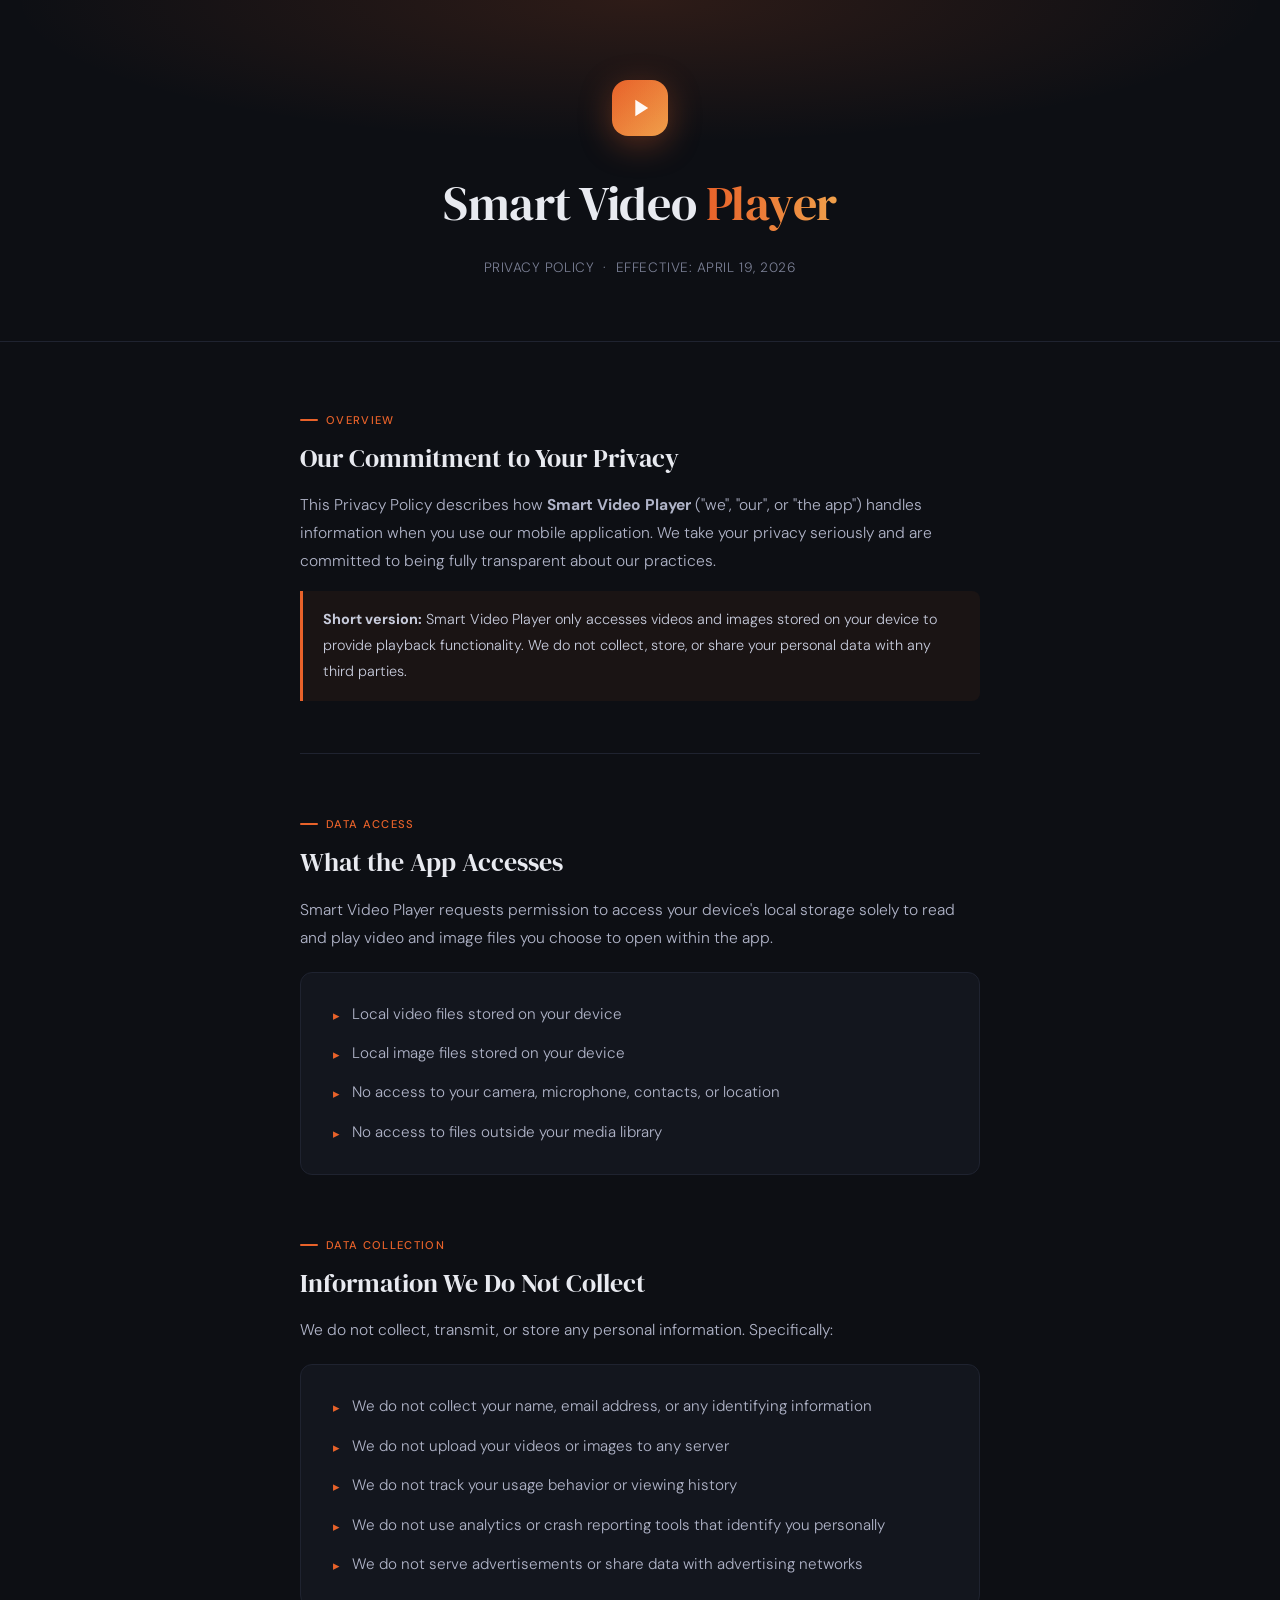
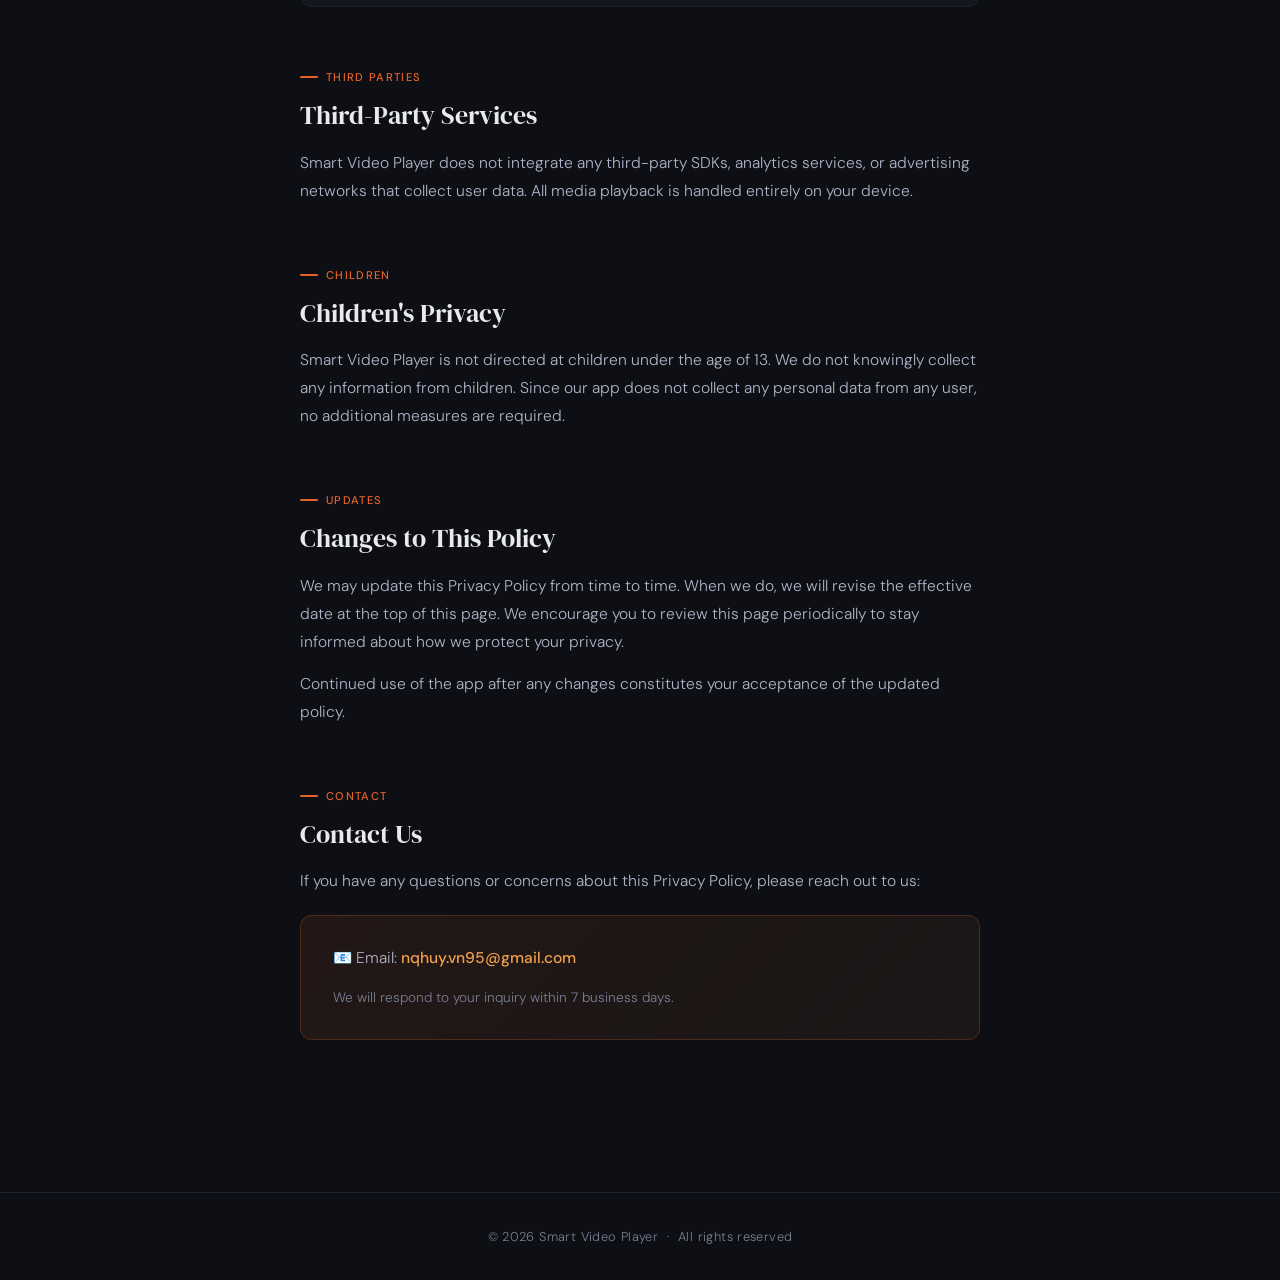
==== index.html @ 4551da6f "Create index.html" ====
<!DOCTYPE html>
<html lang="en">
<head>
  <meta charset="UTF-8" />
  <meta name="viewport" content="width=device-width, initial-scale=1.0"/>
  <title>Privacy Policy – Smart Video Player</title>
  <link href="https://fonts.googleapis.com/css2?family=DM+Serif+Display&family=DM+Sans:wght@300;400;500&display=swap" rel="stylesheet"/>
  <style>
    *, *::before, *::after { box-sizing: border-box; margin: 0; padding: 0; }

    :root {
      --bg: #0d0f14;
      --surface: #13161e;
      --border: #1f2330;
      --accent: #e8622a;
      --accent2: #f0a04b;
      --text: #e8eaf0;
      --muted: #7a7f94;
      --heading-font: 'DM Serif Display', serif;
      --body-font: 'DM Sans', sans-serif;
    }

    body {
      background: var(--bg);
      color: var(--text);
      font-family: var(--body-font);
      font-weight: 300;
      line-height: 1.8;
      min-height: 100vh;
    }

    /* Hero */
    header {
      position: relative;
      overflow: hidden;
      padding: 80px 40px 60px;
      text-align: center;
      border-bottom: 1px solid var(--border);
    }

    header::before {
      content: '';
      position: absolute;
      inset: 0;
      background: radial-gradient(ellipse 70% 60% at 50% 0%, rgba(232,98,42,0.15) 0%, transparent 70%);
      pointer-events: none;
    }

    .logo-icon {
      width: 56px;
      height: 56px;
      background: linear-gradient(135deg, var(--accent), var(--accent2));
      border-radius: 16px;
      display: inline-flex;
      align-items: center;
      justify-content: center;
      margin-bottom: 24px;
      box-shadow: 0 8px 32px rgba(232,98,42,0.35);
    }

    .logo-icon svg {
      width: 28px;
      height: 28px;
      fill: white;
    }

    header h1 {
      font-family: var(--heading-font);
      font-size: clamp(2rem, 5vw, 3rem);
      font-weight: 400;
      letter-spacing: -0.01em;
      margin-bottom: 10px;
    }

    header h1 span {
      background: linear-gradient(90deg, var(--accent), var(--accent2));
      -webkit-background-clip: text;
      -webkit-text-fill-color: transparent;
      background-clip: text;
    }

    .meta {
      font-size: 0.85rem;
      color: var(--muted);
      margin-top: 8px;
      letter-spacing: 0.04em;
      text-transform: uppercase;
    }

    /* Layout */
    main {
      max-width: 760px;
      margin: 0 auto;
      padding: 60px 40px 100px;
    }

    /* Sections */
    section {
      margin-bottom: 52px;
      opacity: 0;
      transform: translateY(20px);
      animation: fadeUp 0.5s ease forwards;
    }

    section:nth-child(1)  { animation-delay: 0.05s; }
    section:nth-child(2)  { animation-delay: 0.10s; }
    section:nth-child(3)  { animation-delay: 0.15s; }
    section:nth-child(4)  { animation-delay: 0.20s; }
    section:nth-child(5)  { animation-delay: 0.25s; }
    section:nth-child(6)  { animation-delay: 0.30s; }
    section:nth-child(7)  { animation-delay: 0.35s; }

    @keyframes fadeUp {
      to { opacity: 1; transform: translateY(0); }
    }

    .section-label {
      display: inline-flex;
      align-items: center;
      gap: 8px;
      font-size: 0.7rem;
      font-weight: 500;
      letter-spacing: 0.12em;
      text-transform: uppercase;
      color: var(--accent);
      margin-bottom: 12px;
    }

    .section-label::before {
      content: '';
      display: block;
      width: 18px;
      height: 2px;
      background: var(--accent);
      border-radius: 2px;
    }

    h2 {
      font-family: var(--heading-font);
      font-size: 1.6rem;
      font-weight: 400;
      color: var(--text);
      margin-bottom: 16px;
      line-height: 1.3;
    }

    p {
      font-size: 0.975rem;
      color: #b0b4c8;
      margin-bottom: 14px;
    }

    p:last-child { margin-bottom: 0; }

    /* Card style for key points */
    .card {
      background: var(--surface);
      border: 1px solid var(--border);
      border-radius: 12px;
      padding: 28px 32px;
      margin-top: 20px;
    }

    .card ul {
      list-style: none;
      display: flex;
      flex-direction: column;
      gap: 12px;
    }

    .card ul li {
      display: flex;
      align-items: flex-start;
      gap: 12px;
      font-size: 0.95rem;
      color: #b0b4c8;
    }

    .card ul li::before {
      content: '▸';
      color: var(--accent);
      font-size: 0.8rem;
      flex-shrink: 0;
      margin-top: 3px;
    }

    /* Highlight box */
    .highlight {
      border-left: 3px solid var(--accent);
      padding: 16px 20px;
      background: rgba(232,98,42,0.06);
      border-radius: 0 8px 8px 0;
      margin-top: 16px;
    }

    .highlight p {
      font-size: 0.9rem;
      color: #c8ccdc;
      margin: 0;
    }

    /* Contact */
    .contact-box {
      background: linear-gradient(135deg, rgba(232,98,42,0.1), rgba(240,160,75,0.06));
      border: 1px solid rgba(232,98,42,0.25);
      border-radius: 12px;
      padding: 28px 32px;
      margin-top: 20px;
    }

    .contact-box a {
      color: var(--accent2);
      text-decoration: none;
      font-weight: 500;
    }

    .contact-box a:hover {
      text-decoration: underline;
    }

    /* Divider */
    hr {
      border: none;
      border-top: 1px solid var(--border);
      margin: 0 0 52px;
    }

    /* Footer */
    footer {
      text-align: center;
      padding: 32px 40px;
      border-top: 1px solid var(--border);
      font-size: 0.8rem;
      color: var(--muted);
      letter-spacing: 0.03em;
    }

    @media (max-width: 600px) {
      header { padding: 60px 24px 44px; }
      main { padding: 44px 24px 80px; }
      .card, .contact-box { padding: 20px; }
    }
  </style>
</head>
<body>

<header>
  <div class="logo-icon">
    <svg viewBox="0 0 24 24" xmlns="http://www.w3.org/2000/svg">
      <path d="M8 5v14l11-7L8 5z"/>
    </svg>
  </div>
  <h1>Smart Video <span>Player</span></h1>
  <p class="meta">Privacy Policy &nbsp;·&nbsp; Effective: April 19, 2026</p>
</header>

<main>

  <section>
    <div class="section-label">Overview</div>
    <h2>Our Commitment to Your Privacy</h2>
    <p>
      This Privacy Policy describes how <strong>Smart Video Player</strong> ("we", "our", or "the app") handles information when you use our mobile application. We take your privacy seriously and are committed to being fully transparent about our practices.
    </p>
    <div class="highlight">
      <p>
        <strong>Short version:</strong> Smart Video Player only accesses videos and images stored on your device to provide playback functionality. We do not collect, store, or share your personal data with any third parties.
      </p>
    </div>
  </section>

  <hr/>

  <section>
    <div class="section-label">Data Access</div>
    <h2>What the App Accesses</h2>
    <p>
      Smart Video Player requests permission to access your device's local storage solely to read and play video and image files you choose to open within the app.
    </p>
    <div class="card">
      <ul>
        <li>Local video files stored on your device</li>
        <li>Local image files stored on your device</li>
        <li>No access to your camera, microphone, contacts, or location</li>
        <li>No access to files outside your media library</li>
      </ul>
    </div>
  </section>

  <section>
    <div class="section-label">Data Collection</div>
    <h2>Information We Do Not Collect</h2>
    <p>
      We do not collect, transmit, or store any personal information. Specifically:
    </p>
    <div class="card">
      <ul>
        <li>We do not collect your name, email address, or any identifying information</li>
        <li>We do not upload your videos or images to any server</li>
        <li>We do not track your usage behavior or viewing history</li>
        <li>We do not use analytics or crash reporting tools that identify you personally</li>
        <li>We do not serve advertisements or share data with advertising networks</li>
      </ul>
    </div>
  </section>

  <section>
    <div class="section-label">Third Parties</div>
    <h2>Third-Party Services</h2>
    <p>
      Smart Video Player does not integrate any third-party SDKs, analytics services, or advertising networks that collect user data. All media playback is handled entirely on your device.
    </p>
  </section>

  <section>
    <div class="section-label">Children</div>
    <h2>Children's Privacy</h2>
    <p>
      Smart Video Player is not directed at children under the age of 13. We do not knowingly collect any information from children. Since our app does not collect any personal data from any user, no additional measures are required.
    </p>
  </section>

  <section>
    <div class="section-label">Updates</div>
    <h2>Changes to This Policy</h2>
    <p>
      We may update this Privacy Policy from time to time. When we do, we will revise the effective date at the top of this page. We encourage you to review this page periodically to stay informed about how we protect your privacy.
    </p>
    <p>
      Continued use of the app after any changes constitutes your acceptance of the updated policy.
    </p>
  </section>

  <section>
    <div class="section-label">Contact</div>
    <h2>Contact Us</h2>
    <p>
      If you have any questions or concerns about this Privacy Policy, please reach out to us:
    </p>
    <div class="contact-box">
      <p>📧 Email: <a href="mailto:nqhuy.vn95@gmail.com">nqhuy.vn95@gmail.com</a></p>
      <p style="margin-top:8px; font-size:0.85rem; color:#7a7f94;">We will respond to your inquiry within 7 business days.</p>
    </div>
  </section>

</main>

<footer>
  &copy; 2026 Smart Video Player &nbsp;·&nbsp; All rights reserved
</footer>

</body>
</html>
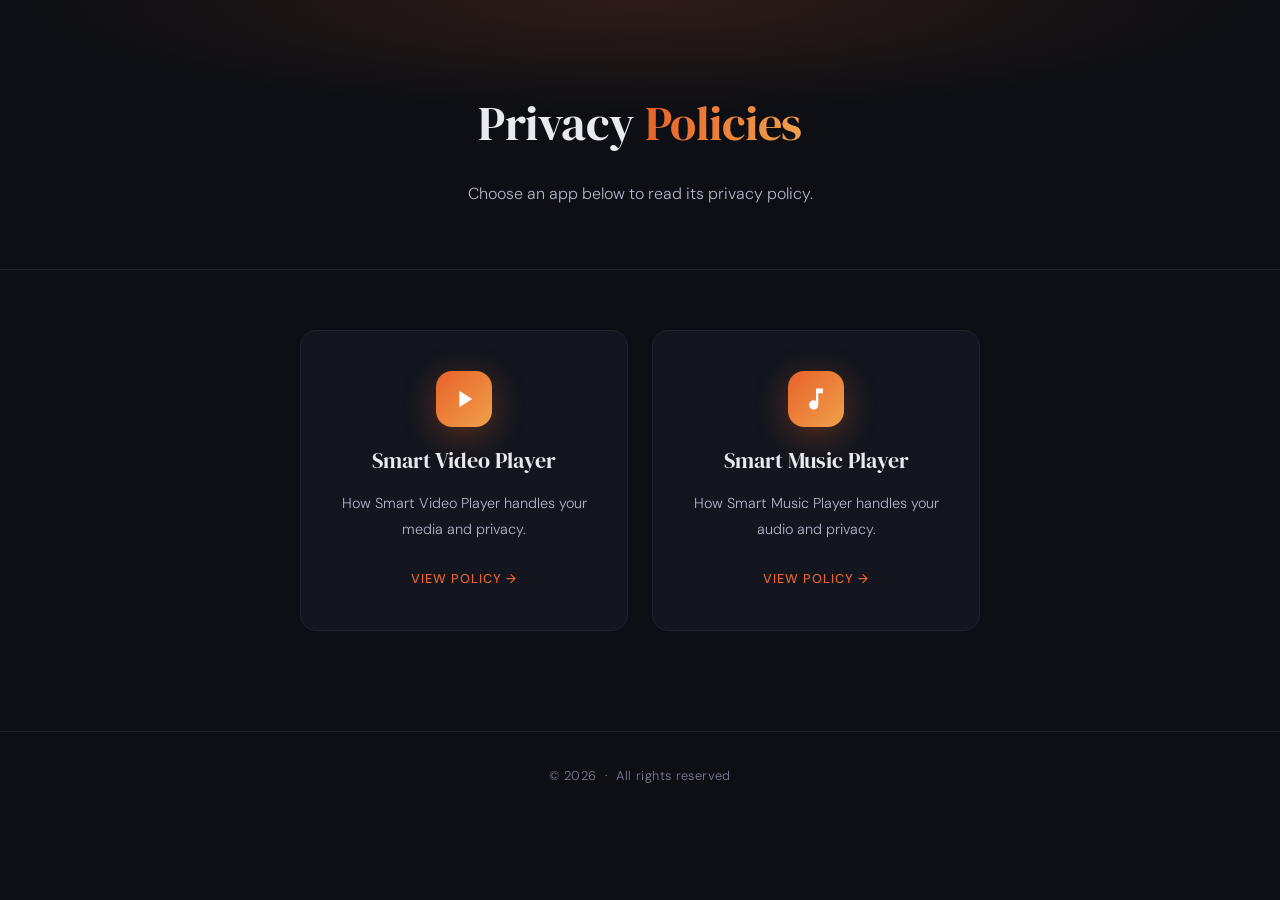
==== commit bbfc77ae: "Refactor into home page with Video and Music Player policies - Extract shared styles into styles.css" ====
--- a/index.html
+++ b/index.html
@@ -3,350 +3,45 @@
 <head>
   <meta charset="UTF-8" />
   <meta name="viewport" content="width=device-width, initial-scale=1.0"/>
-  <title>Privacy Policy – Smart Video Player</title>
+  <title>Privacy Policies</title>
   <link href="https://fonts.googleapis.com/css2?family=DM+Serif+Display&family=DM+Sans:wght@300;400;500&display=swap" rel="stylesheet"/>
-  <style>
-    *, *::before, *::after { box-sizing: border-box; margin: 0; padding: 0; }
-
-    :root {
-      --bg: #0d0f14;
-      --surface: #13161e;
-      --border: #1f2330;
-      --accent: #e8622a;
-      --accent2: #f0a04b;
-      --text: #e8eaf0;
-      --muted: #7a7f94;
-      --heading-font: 'DM Serif Display', serif;
-      --body-font: 'DM Sans', sans-serif;
-    }
-
-    body {
-      background: var(--bg);
-      color: var(--text);
-      font-family: var(--body-font);
-      font-weight: 300;
-      line-height: 1.8;
-      min-height: 100vh;
-    }
-
-    /* Hero */
-    header {
-      position: relative;
-      overflow: hidden;
-      padding: 80px 40px 60px;
-      text-align: center;
-      border-bottom: 1px solid var(--border);
-    }
-
-    header::before {
-      content: '';
-      position: absolute;
-      inset: 0;
-      background: radial-gradient(ellipse 70% 60% at 50% 0%, rgba(232,98,42,0.15) 0%, transparent 70%);
-      pointer-events: none;
-    }
-
-    .logo-icon {
-      width: 56px;
-      height: 56px;
-      background: linear-gradient(135deg, var(--accent), var(--accent2));
-      border-radius: 16px;
-      display: inline-flex;
-      align-items: center;
-      justify-content: center;
-      margin-bottom: 24px;
-      box-shadow: 0 8px 32px rgba(232,98,42,0.35);
-    }
-
-    .logo-icon svg {
-      width: 28px;
-      height: 28px;
-      fill: white;
-    }
-
-    header h1 {
-      font-family: var(--heading-font);
-      font-size: clamp(2rem, 5vw, 3rem);
-      font-weight: 400;
-      letter-spacing: -0.01em;
-      margin-bottom: 10px;
-    }
-
-    header h1 span {
-      background: linear-gradient(90deg, var(--accent), var(--accent2));
-      -webkit-background-clip: text;
-      -webkit-text-fill-color: transparent;
-      background-clip: text;
-    }
-
-    .meta {
-      font-size: 0.85rem;
-      color: var(--muted);
-      margin-top: 8px;
-      letter-spacing: 0.04em;
-      text-transform: uppercase;
-    }
-
-    /* Layout */
-    main {
-      max-width: 760px;
-      margin: 0 auto;
-      padding: 60px 40px 100px;
-    }
-
-    /* Sections */
-    section {
-      margin-bottom: 52px;
-      opacity: 0;
-      transform: translateY(20px);
-      animation: fadeUp 0.5s ease forwards;
-    }
-
-    section:nth-child(1)  { animation-delay: 0.05s; }
-    section:nth-child(2)  { animation-delay: 0.10s; }
-    section:nth-child(3)  { animation-delay: 0.15s; }
-    section:nth-child(4)  { animation-delay: 0.20s; }
-    section:nth-child(5)  { animation-delay: 0.25s; }
-    section:nth-child(6)  { animation-delay: 0.30s; }
-    section:nth-child(7)  { animation-delay: 0.35s; }
-
-    @keyframes fadeUp {
-      to { opacity: 1; transform: translateY(0); }
-    }
-
-    .section-label {
-      display: inline-flex;
-      align-items: center;
-      gap: 8px;
-      font-size: 0.7rem;
-      font-weight: 500;
-      letter-spacing: 0.12em;
-      text-transform: uppercase;
-      color: var(--accent);
-      margin-bottom: 12px;
-    }
-
-    .section-label::before {
-      content: '';
-      display: block;
-      width: 18px;
-      height: 2px;
-      background: var(--accent);
-      border-radius: 2px;
-    }
-
-    h2 {
-      font-family: var(--heading-font);
-      font-size: 1.6rem;
-      font-weight: 400;
-      color: var(--text);
-      margin-bottom: 16px;
-      line-height: 1.3;
-    }
-
-    p {
-      font-size: 0.975rem;
-      color: #b0b4c8;
-      margin-bottom: 14px;
-    }
-
-    p:last-child { margin-bottom: 0; }
-
-    /* Card style for key points */
-    .card {
-      background: var(--surface);
-      border: 1px solid var(--border);
-      border-radius: 12px;
-      padding: 28px 32px;
-      margin-top: 20px;
-    }
-
-    .card ul {
-      list-style: none;
-      display: flex;
-      flex-direction: column;
-      gap: 12px;
-    }
-
-    .card ul li {
-      display: flex;
-      align-items: flex-start;
-      gap: 12px;
-      font-size: 0.95rem;
-      color: #b0b4c8;
-    }
-
-    .card ul li::before {
-      content: '▸';
-      color: var(--accent);
-      font-size: 0.8rem;
-      flex-shrink: 0;
-      margin-top: 3px;
-    }
-
-    /* Highlight box */
-    .highlight {
-      border-left: 3px solid var(--accent);
-      padding: 16px 20px;
-      background: rgba(232,98,42,0.06);
-      border-radius: 0 8px 8px 0;
-      margin-top: 16px;
-    }
-
-    .highlight p {
-      font-size: 0.9rem;
-      color: #c8ccdc;
-      margin: 0;
-    }
-
-    /* Contact */
-    .contact-box {
-      background: linear-gradient(135deg, rgba(232,98,42,0.1), rgba(240,160,75,0.06));
-      border: 1px solid rgba(232,98,42,0.25);
-      border-radius: 12px;
-      padding: 28px 32px;
-      margin-top: 20px;
-    }
-
-    .contact-box a {
-      color: var(--accent2);
-      text-decoration: none;
-      font-weight: 500;
-    }
-
-    .contact-box a:hover {
-      text-decoration: underline;
-    }
-
-    /* Divider */
-    hr {
-      border: none;
-      border-top: 1px solid var(--border);
-      margin: 0 0 52px;
-    }
-
-    /* Footer */
-    footer {
-      text-align: center;
-      padding: 32px 40px;
-      border-top: 1px solid var(--border);
-      font-size: 0.8rem;
-      color: var(--muted);
-      letter-spacing: 0.03em;
-    }
-
-    @media (max-width: 600px) {
-      header { padding: 60px 24px 44px; }
-      main { padding: 44px 24px 80px; }
-      .card, .contact-box { padding: 20px; }
-    }
-  </style>
+  <link rel="stylesheet" href="styles.css"/>
 </head>
 <body>
 
 <header>
-  <div class="logo-icon">
-    <svg viewBox="0 0 24 24" xmlns="http://www.w3.org/2000/svg">
-      <path d="M8 5v14l11-7L8 5z"/>
-    </svg>
-  </div>
-  <h1>Smart Video <span>Player</span></h1>
-  <p class="meta">Privacy Policy &nbsp;·&nbsp; Effective: April 19, 2026</p>
+  <h1>Privacy <span>Policies</span></h1>
+  <p class="subtitle">Choose an app below to read its privacy policy.</p>
 </header>
 
-<main>
+<nav class="choices">
 
-  <section>
-    <div class="section-label">Overview</div>
-    <h2>Our Commitment to Your Privacy</h2>
-    <p>
-      This Privacy Policy describes how <strong>Smart Video Player</strong> ("we", "our", or "the app") handles information when you use our mobile application. We take your privacy seriously and are committed to being fully transparent about our practices.
-    </p>
-    <div class="highlight">
-      <p>
-        <strong>Short version:</strong> Smart Video Player only accesses videos and images stored on your device to provide playback functionality. We do not collect, store, or share your personal data with any third parties.
-      </p>
+  <a class="choice-card" href="smart-video-player.html">
+    <div class="logo-icon">
+      <svg viewBox="0 0 24 24" xmlns="http://www.w3.org/2000/svg">
+        <path d="M8 5v14l11-7L8 5z"/>
+      </svg>
     </div>
-  </section>
+    <h2>Smart Video Player</h2>
+    <p>How Smart Video Player handles your media and privacy.</p>
+    <span class="go">View policy →</span>
+  </a>
 
-  <hr/>
+  <a class="choice-card" href="smart-music-player.html">
+    <div class="logo-icon">
+      <svg viewBox="0 0 24 24" xmlns="http://www.w3.org/2000/svg">
+        <path d="M12 3v10.55A4 4 0 1 0 14 17V7h4V3h-6z"/>
+      </svg>
+    </div>
+    <h2>Smart Music Player</h2>
+    <p>How Smart Music Player handles your audio and privacy.</p>
+    <span class="go">View policy →</span>
+  </a>
 
-  <section>
-    <div class="section-label">Data Access</div>
-    <h2>What the App Accesses</h2>
-    <p>
-      Smart Video Player requests permission to access your device's local storage solely to read and play video and image files you choose to open within the app.
-    </p>
-    <div class="card">
-      <ul>
-        <li>Local video files stored on your device</li>
-        <li>Local image files stored on your device</li>
-        <li>No access to your camera, microphone, contacts, or location</li>
-        <li>No access to files outside your media library</li>
-      </ul>
-    </div>
-  </section>
-
-  <section>
-    <div class="section-label">Data Collection</div>
-    <h2>Information We Do Not Collect</h2>
-    <p>
-      We do not collect, transmit, or store any personal information. Specifically:
-    </p>
-    <div class="card">
-      <ul>
-        <li>We do not collect your name, email address, or any identifying information</li>
-        <li>We do not upload your videos or images to any server</li>
-        <li>We do not track your usage behavior or viewing history</li>
-        <li>We do not use analytics or crash reporting tools that identify you personally</li>
-        <li>We do not serve advertisements or share data with advertising networks</li>
-      </ul>
-    </div>
-  </section>
-
-  <section>
-    <div class="section-label">Third Parties</div>
-    <h2>Third-Party Services</h2>
-    <p>
-      Smart Video Player does not integrate any third-party SDKs, analytics services, or advertising networks that collect user data. All media playback is handled entirely on your device.
-    </p>
-  </section>
-
-  <section>
-    <div class="section-label">Children</div>
-    <h2>Children's Privacy</h2>
-    <p>
-      Smart Video Player is not directed at children under the age of 13. We do not knowingly collect any information from children. Since our app does not collect any personal data from any user, no additional measures are required.
-    </p>
-  </section>
-
-  <section>
-    <div class="section-label">Updates</div>
-    <h2>Changes to This Policy</h2>
-    <p>
-      We may update this Privacy Policy from time to time. When we do, we will revise the effective date at the top of this page. We encourage you to review this page periodically to stay informed about how we protect your privacy.
-    </p>
-    <p>
-      Continued use of the app after any changes constitutes your acceptance of the updated policy.
-    </p>
-  </section>
-
-  <section>
-    <div class="section-label">Contact</div>
-    <h2>Contact Us</h2>
-    <p>
-      If you have any questions or concerns about this Privacy Policy, please reach out to us:
-    </p>
-    <div class="contact-box">
-      <p>📧 Email: <a href="mailto:nqhuy.vn95@gmail.com">nqhuy.vn95@gmail.com</a></p>
-      <p style="margin-top:8px; font-size:0.85rem; color:#7a7f94;">We will respond to your inquiry within 7 business days.</p>
-    </div>
-  </section>
-
-</main>
+</nav>
 
 <footer>
-  &copy; 2026 Smart Video Player &nbsp;·&nbsp; All rights reserved
+  &copy; 2026 &nbsp;·&nbsp; All rights reserved
 </footer>
 
 </body>
--- a/styles.css
+++ b/styles.css
@@ -0,0 +1,320 @@
+*, *::before, *::after { box-sizing: border-box; margin: 0; padding: 0; }
+
+:root {
+  --bg: #0d0f14;
+  --surface: #13161e;
+  --border: #1f2330;
+  --accent: #e8622a;
+  --accent2: #f0a04b;
+  --text: #e8eaf0;
+  --muted: #7a7f94;
+  --heading-font: 'DM Serif Display', serif;
+  --body-font: 'DM Sans', sans-serif;
+}
+
+body {
+  background: var(--bg);
+  color: var(--text);
+  font-family: var(--body-font);
+  font-weight: 300;
+  line-height: 1.8;
+  min-height: 100vh;
+}
+
+/* Hero */
+header {
+  position: relative;
+  overflow: hidden;
+  padding: 80px 40px 60px;
+  text-align: center;
+  border-bottom: 1px solid var(--border);
+}
+
+header::before {
+  content: '';
+  position: absolute;
+  inset: 0;
+  background: radial-gradient(ellipse 70% 60% at 50% 0%, rgba(232,98,42,0.15) 0%, transparent 70%);
+  pointer-events: none;
+}
+
+.logo-icon {
+  width: 56px;
+  height: 56px;
+  background: linear-gradient(135deg, var(--accent), var(--accent2));
+  border-radius: 16px;
+  display: inline-flex;
+  align-items: center;
+  justify-content: center;
+  margin-bottom: 24px;
+  box-shadow: 0 8px 32px rgba(232,98,42,0.35);
+}
+
+.logo-icon svg {
+  width: 28px;
+  height: 28px;
+  fill: white;
+}
+
+header h1 {
+  font-family: var(--heading-font);
+  font-size: clamp(2rem, 5vw, 3rem);
+  font-weight: 400;
+  letter-spacing: -0.01em;
+  margin-bottom: 10px;
+}
+
+header h1 span {
+  background: linear-gradient(90deg, var(--accent), var(--accent2));
+  -webkit-background-clip: text;
+  -webkit-text-fill-color: transparent;
+  background-clip: text;
+}
+
+.meta {
+  font-size: 0.85rem;
+  color: var(--muted);
+  margin-top: 8px;
+  letter-spacing: 0.04em;
+  text-transform: uppercase;
+}
+
+.subtitle {
+  font-size: 1rem;
+  color: #b0b4c8;
+  margin-top: 14px;
+  max-width: 520px;
+  margin-left: auto;
+  margin-right: auto;
+}
+
+/* Layout */
+main {
+  max-width: 760px;
+  margin: 0 auto;
+  padding: 60px 40px 100px;
+}
+
+/* Sections */
+section {
+  margin-bottom: 52px;
+  opacity: 0;
+  transform: translateY(20px);
+  animation: fadeUp 0.5s ease forwards;
+}
+
+section:nth-child(1)  { animation-delay: 0.05s; }
+section:nth-child(2)  { animation-delay: 0.10s; }
+section:nth-child(3)  { animation-delay: 0.15s; }
+section:nth-child(4)  { animation-delay: 0.20s; }
+section:nth-child(5)  { animation-delay: 0.25s; }
+section:nth-child(6)  { animation-delay: 0.30s; }
+section:nth-child(7)  { animation-delay: 0.35s; }
+
+@keyframes fadeUp {
+  to { opacity: 1; transform: translateY(0); }
+}
+
+.section-label {
+  display: inline-flex;
+  align-items: center;
+  gap: 8px;
+  font-size: 0.7rem;
+  font-weight: 500;
+  letter-spacing: 0.12em;
+  text-transform: uppercase;
+  color: var(--accent);
+  margin-bottom: 12px;
+}
+
+.section-label::before {
+  content: '';
+  display: block;
+  width: 18px;
+  height: 2px;
+  background: var(--accent);
+  border-radius: 2px;
+}
+
+h2 {
+  font-family: var(--heading-font);
+  font-size: 1.6rem;
+  font-weight: 400;
+  color: var(--text);
+  margin-bottom: 16px;
+  line-height: 1.3;
+}
+
+p {
+  font-size: 0.975rem;
+  color: #b0b4c8;
+  margin-bottom: 14px;
+}
+
+p:last-child { margin-bottom: 0; }
+
+/* Card style for key points */
+.card {
+  background: var(--surface);
+  border: 1px solid var(--border);
+  border-radius: 12px;
+  padding: 28px 32px;
+  margin-top: 20px;
+}
+
+.card ul {
+  list-style: none;
+  display: flex;
+  flex-direction: column;
+  gap: 12px;
+}
+
+.card ul li {
+  display: flex;
+  align-items: flex-start;
+  gap: 12px;
+  font-size: 0.95rem;
+  color: #b0b4c8;
+}
+
+.card ul li::before {
+  content: '▸';
+  color: var(--accent);
+  font-size: 0.8rem;
+  flex-shrink: 0;
+  margin-top: 3px;
+}
+
+/* Highlight box */
+.highlight {
+  border-left: 3px solid var(--accent);
+  padding: 16px 20px;
+  background: rgba(232,98,42,0.06);
+  border-radius: 0 8px 8px 0;
+  margin-top: 16px;
+}
+
+.highlight p {
+  font-size: 0.9rem;
+  color: #c8ccdc;
+  margin: 0;
+}
+
+/* Contact */
+.contact-box {
+  background: linear-gradient(135deg, rgba(232,98,42,0.1), rgba(240,160,75,0.06));
+  border: 1px solid rgba(232,98,42,0.25);
+  border-radius: 12px;
+  padding: 28px 32px;
+  margin-top: 20px;
+}
+
+.contact-box a {
+  color: var(--accent2);
+  text-decoration: none;
+  font-weight: 500;
+}
+
+.contact-box a:hover {
+  text-decoration: underline;
+}
+
+/* Divider */
+hr {
+  border: none;
+  border-top: 1px solid var(--border);
+  margin: 0 0 52px;
+}
+
+/* Footer */
+footer {
+  text-align: center;
+  padding: 32px 40px;
+  border-top: 1px solid var(--border);
+  font-size: 0.8rem;
+  color: var(--muted);
+  letter-spacing: 0.03em;
+}
+
+/* Back link (policy pages) */
+.back-link {
+  display: inline-flex;
+  align-items: center;
+  gap: 6px;
+  margin-top: 28px;
+  font-size: 0.85rem;
+  color: var(--muted);
+  text-decoration: none;
+  letter-spacing: 0.04em;
+  transition: color 0.2s ease;
+}
+
+.back-link:hover { color: var(--accent2); }
+
+/* Home page choice buttons */
+.choices {
+  max-width: 760px;
+  margin: 0 auto;
+  padding: 60px 40px 100px;
+  display: grid;
+  grid-template-columns: repeat(auto-fit, minmax(260px, 1fr));
+  gap: 24px;
+}
+
+.choice-card {
+  opacity: 0;
+  transform: translateY(20px);
+  animation: fadeUp 0.5s ease forwards;
+  display: flex;
+  flex-direction: column;
+  align-items: center;
+  text-align: center;
+  gap: 16px;
+  background: var(--surface);
+  border: 1px solid var(--border);
+  border-radius: 16px;
+  padding: 40px 32px;
+  text-decoration: none;
+  color: var(--text);
+  transition: transform 0.2s ease, border-color 0.2s ease, box-shadow 0.2s ease;
+}
+
+.choices .choice-card:nth-child(1) { animation-delay: 0.08s; }
+.choices .choice-card:nth-child(2) { animation-delay: 0.16s; }
+
+.choice-card:hover {
+  transform: translateY(-4px);
+  border-color: rgba(232,98,42,0.45);
+  box-shadow: 0 12px 40px rgba(0,0,0,0.35);
+}
+
+.choice-card .logo-icon { margin-bottom: 4px; }
+
+.choice-card h2 {
+  font-size: 1.35rem;
+  margin-bottom: 0;
+}
+
+.choice-card p {
+  font-size: 0.9rem;
+  margin-bottom: 0;
+}
+
+.choice-card .go {
+  margin-top: 8px;
+  font-size: 0.8rem;
+  font-weight: 500;
+  letter-spacing: 0.08em;
+  text-transform: uppercase;
+  color: var(--accent);
+  display: inline-flex;
+  align-items: center;
+  gap: 6px;
+}
+
+@media (max-width: 600px) {
+  header { padding: 60px 24px 44px; }
+  main { padding: 44px 24px 80px; }
+  .choices { padding: 44px 24px 80px; }
+  .card, .contact-box { padding: 20px; }
+}
